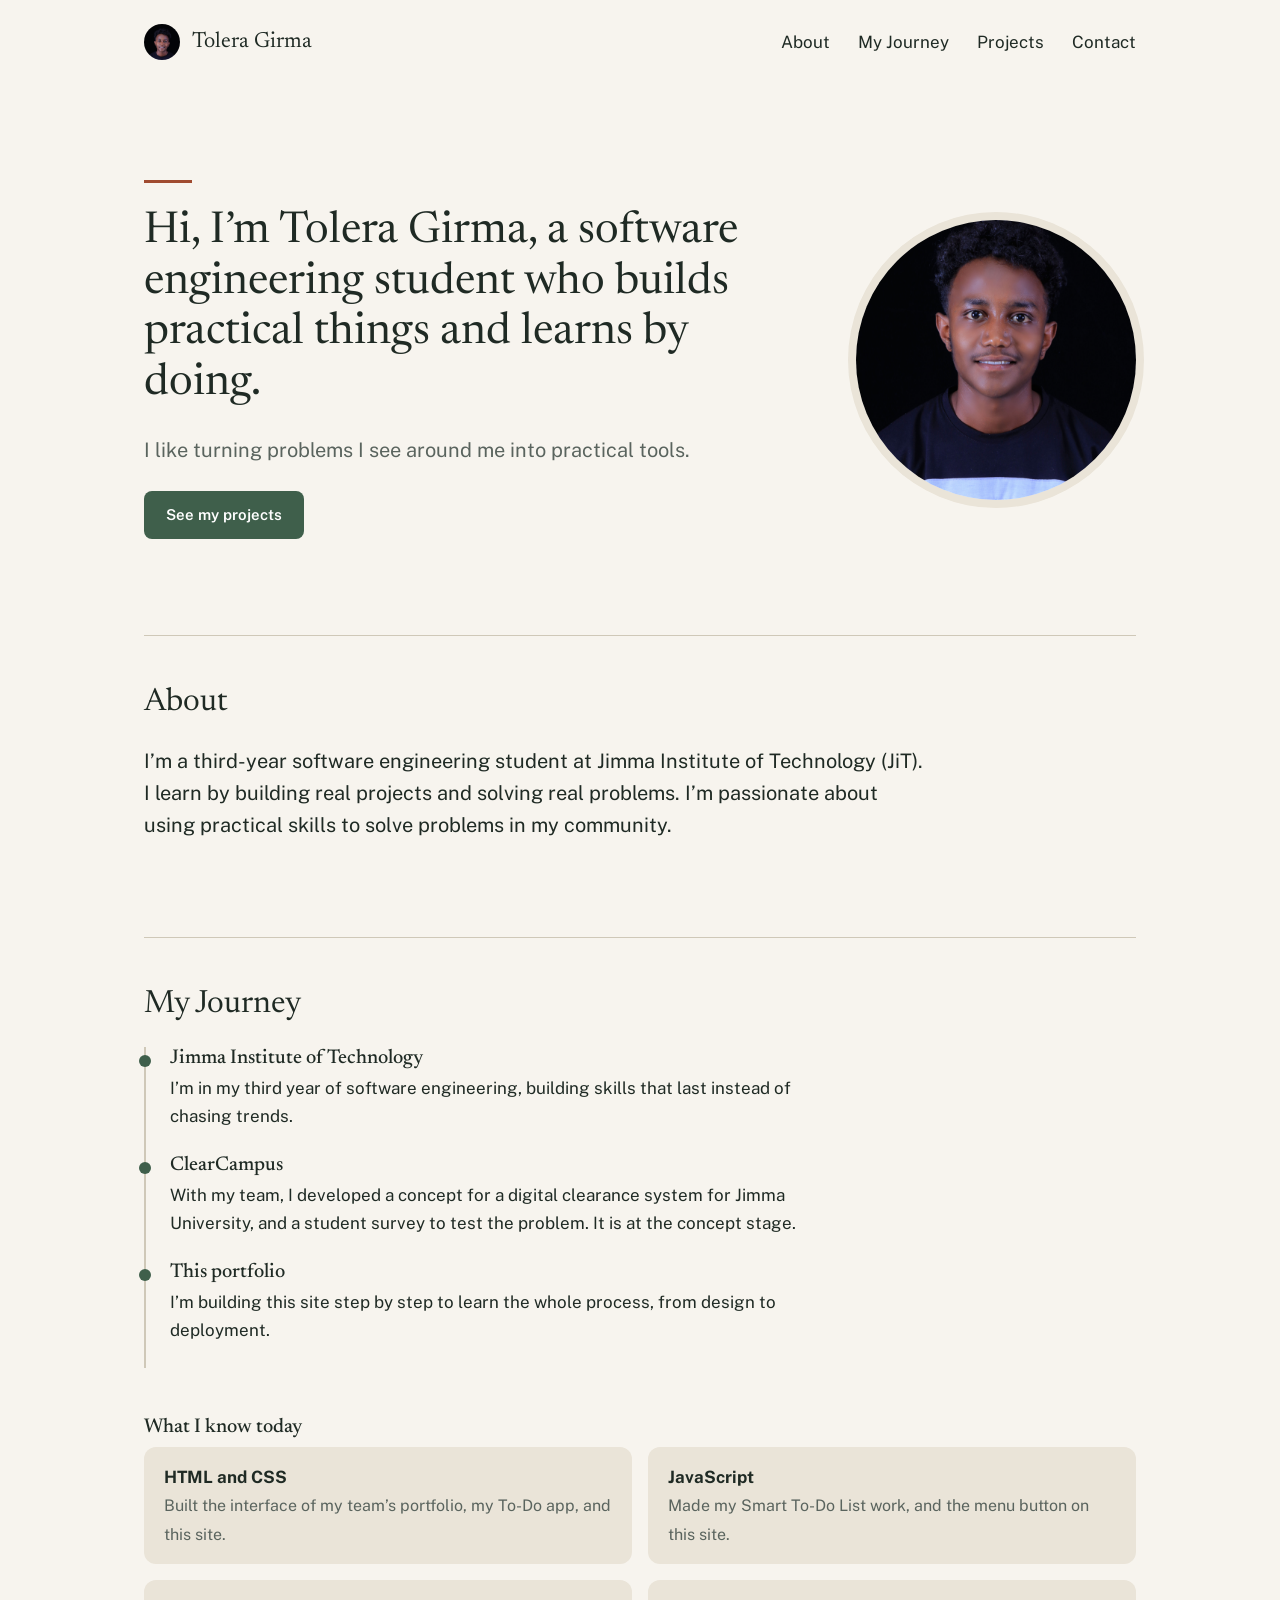
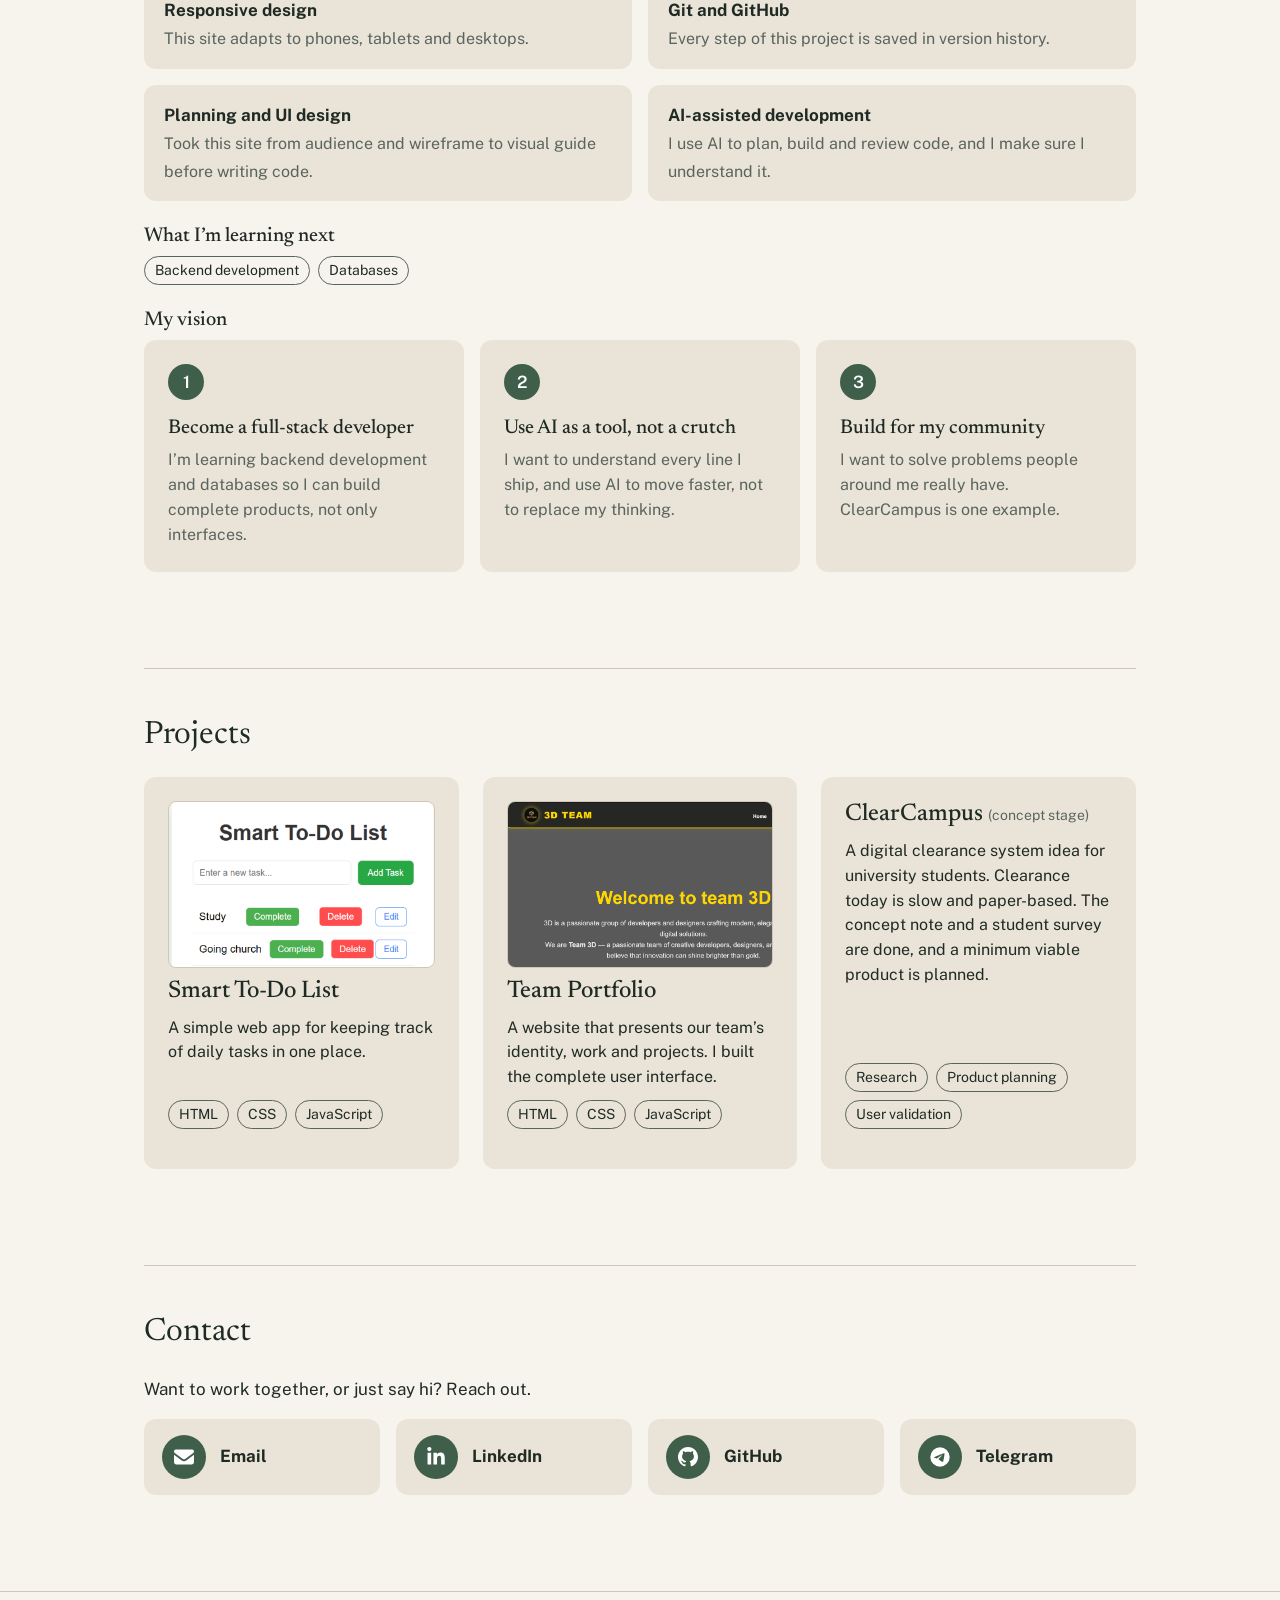
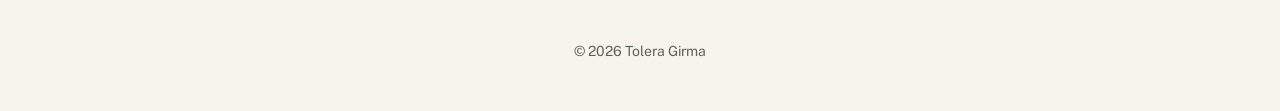
==== index.html @ da3bcb48 "Add small profile photo beside name in header" ====
<!DOCTYPE html>
<html lang="en">
<head>
  <meta charset="UTF-8">
  <meta name="viewport" content="width=device-width, initial-scale=1">
  <meta name="description" content="Tolera Girma, a software engineering student who builds practical things and learns by doing.">
  <title>Tolera Girma – Software Engineering Student</title>
  <link rel="icon" href="images/tolera.JPG">
  <link rel="preconnect" href="https://fonts.googleapis.com">
  <link rel="preconnect" href="https://fonts.gstatic.com" crossorigin>
  <link rel="stylesheet" href="https://fonts.googleapis.com/css2?family=Newsreader:wght@400;500&family=Public+Sans:wght@400;600&display=swap">
  <link rel="stylesheet" href="style.css">
</head>
<body>

  <!-- 1. Navigation bar -->
  <header class="site-header">
    <a class="site-name" href="#top">
  <img class="site-photo" src="images/tolera.JPG" alt="" width="36" height="36">
  <span>Tolera Girma</span>
</a>
    <button class="menu-toggle" type="button" aria-expanded="false" aria-controls="main-nav" aria-label="Menu">
  <svg viewBox="0 0 24 24" aria-hidden="true" focusable="false">
    <path d="M4 6h16M4 12h16M4 18h16"/>
  </svg>
</button>
<nav id="main-nav" aria-label="Main">
      <ul>
        <li><a href="#about">About</a></li>
        <li><a href="#journey">My Journey</a></li>
        <li><a href="#projects">Projects</a></li>
        <li><a href="#contact">Contact</a></li>
      </ul>
    </nav>
  </header>

  <main id="top">

    <!-- 2. Hero: the 10-second message -->
    <section class="hero" aria-labelledby="hero-title">
      <div class="hero-text">
        <h1 id="hero-title">Hi, I’m Tolera Girma, a software engineering student who builds practical things and learns by doing.</h1>
        <p>I like turning problems I see around me into practical tools.</p>
        <a class="button" href="#projects">See my projects</a>
      </div>
      <img class="hero-photo" src="images/tolera.JPG" alt="Tolera Girma">
    </section>

    <!-- 3. About -->
    <section id="about" aria-labelledby="about-title">
      <h2 id="about-title">About</h2>
      <p>I’m a third-year software engineering student at Jimma Institute of Technology (JiT). I learn by building real projects and solving real problems. I’m passionate about using practical skills to solve problems in my community.</p>
    </section>

    <!-- 4. My Journey (to be written by Tolera) -->
    <section id="journey" aria-labelledby="journey-title">
  <h2 id="journey-title">My Journey</h2>

  <ol class="timeline">
    <li>
      <h3>Jimma Institute of Technology</h3>
      <p>I’m in my third year of software engineering, building skills that last instead of chasing trends.</p>
    </li>
    <li>
      <h3>ClearCampus</h3>
      <p>With my team, I developed a concept for a digital clearance system for Jimma University, and a student survey to test the problem. It is at the concept stage.</p>
    </li>
    <li>
      <h3>This portfolio</h3>
      <p>I’m building this site step by step to learn the whole process, from design to deployment.</p>
    </li>
  </ol>

  <h3 class="subhead">What I know today</h3>
  <ul class="skill-list">
    <li><strong>HTML and CSS</strong><span>Built the interface of my team’s portfolio, my To-Do app, and this site.</span></li>
    <li><strong>JavaScript</strong><span>Made my Smart To-Do List work, and the menu button on this site.</span></li>
    <li><strong>Responsive design</strong><span>This site adapts to phones, tablets and desktops.</span></li>
    <li><strong>Git and GitHub</strong><span>Every step of this project is saved in version history.</span></li>
    <li><strong>Planning and UI design</strong><span>Took this site from audience and wireframe to visual guide before writing code.</span></li>
    <li><strong>AI-assisted development</strong><span>I use AI to plan, build and review code, and I make sure I understand it.</span></li>
  </ul>

  <h3 class="subhead">What I’m learning next</h3>
  <ul class="tags" aria-label="Skills I am learning">
    <li>Backend development</li>
    <li>Databases</li>
  </ul>

  <h3 class="subhead">My vision</h3>
  <ul class="vision-list">
  <li class="vision-card">
    <span class="vision-number" aria-hidden="true">1</span>
    <h4>Become a full-stack developer</h4>
    <p>I’m learning backend development and databases so I can build complete products, not only interfaces.</p>
  </li>
  <li class="vision-card">
    <span class="vision-number" aria-hidden="true">2</span>
    <h4>Use AI as a tool, not a crutch</h4>
    <p>I want to understand every line I ship, and use AI to move faster, not to replace my thinking.</p>
  </li>
  <li class="vision-card">
    <span class="vision-number" aria-hidden="true">3</span>
    <h4>Build for my community</h4>
    <p>I want to solve problems people around me really have. ClearCampus is one example.</p>
  </li>
</ul>

    <!-- 5. Projects -->
    <section id="projects" aria-labelledby="projects-title">
      <h2 id="projects-title">Projects</h2>

      <article class="project-card">
        <img class="project-shot" src="images/smart to do.png" alt="Screenshot of the Smart To-Do List app showing a list of tasks" width="640" height="400" loading="lazy">
        <h3>Smart To-Do List</h3>
        <p>A simple web app for keeping track of daily tasks in one place.</p>
        <ul class="tags" aria-label="Skills used">
          <li>HTML</li>
          <li>CSS</li>
          <li>JavaScript</li>
        </ul>
        <!-- Project link goes here later -->
      </article>

      <article class="project-card">
        <img class="project-shot" src="images/team.png" alt="Screenshot of the Team Portfolio website homepage" width="640" height="400" loading="lazy">
        <h3>Team Portfolio</h3>
        <p>A website that presents our team’s identity, work and projects. I built the complete user interface.</p>
        <ul class="tags" aria-label="Skills used">
          <li>HTML</li>
          <li>CSS</li>
          <li>JavaScript</li>
        </ul>
        <!-- Project link goes here later -->
      </article>

      <article class="project-card">
        <!-- Visual goes here later -->
        <h3>ClearCampus <span class="status">(concept stage)</span></h3>
        <p>A digital clearance system idea for university students. Clearance today is slow and paper-based. The concept note and a student survey are done, and a minimum viable product is planned.</p>
        <ul class="tags" aria-label="Skills used">
          <li>Research</li>
          <li>Product planning</li>
          <li>User validation</li>
        </ul>
      </article>
    </section>

    <!-- 6. Contact -->
    <section id="contact" aria-labelledby="contact-title">
      <h2 id="contact-title">Contact</h2>
      <p>Want to work together, or just say hi? Reach out.</p>
      <ul class="contact-links">
        <li>
          <a class="contact-card" href="mailto:tolergirm@gmail.com">
            <span class="contact-icon"><svg viewBox="0 0 512 512" aria-hidden="true" focusable="false"><path d="M48 64c-26.5 0-48 21.5-48 48 0 15.1 7.1 29.3 19.2 38.4l208 156c17.1 12.8 40.5 12.8 57.6 0l208-156c12.1-9.1 19.2-23.3 19.2-38.4 0-26.5-21.5-48-48-48L48 64zM0 196L0 384c0 35.3 28.7 64 64 64l384 0c35.3 0 64-28.7 64-64l0-188-198.4 148.8c-34.1 25.6-81.1 25.6-115.2 0L0 196z"/></svg></span>
            <span class="contact-text"><strong>Email</strong></span>
          </a>
        </li>
        <li>
          <a class="contact-card" href="https://www.linkedin.com/in/tolera-girma">
            <span class="contact-icon"><svg viewBox="0 0 448 512" aria-hidden="true" focusable="false"><path d="M100.3 448l-92.9 0 0-299.1 92.9 0 0 299.1zM53.8 108.1C24.1 108.1 0 83.5 0 53.8 0 39.5 5.7 25.9 15.8 15.8s23.8-15.8 38-15.8 27.9 5.7 38 15.8 15.8 23.8 15.8 38c0 29.7-24.1 54.3-53.8 54.3zM447.9 448l-92.7 0 0-145.6c0-34.7-.7-79.2-48.3-79.2-48.3 0-55.7 37.7-55.7 76.7l0 148.1-92.8 0 0-299.1 89.1 0 0 40.8 1.3 0c12.4-23.5 42.7-48.3 87.9-48.3 94 0 111.3 61.9 111.3 142.3l0 164.3-.1 0z"/></svg></span>
            <span class="contact-text"><strong>LinkedIn</strong></span>
          </a>
        </li>
        <li>
          <a class="contact-card" href="https://github.com/Tolera-G">
            <span class="contact-icon"><svg viewBox="0 0 512 512" aria-hidden="true" focusable="false"><path d="M216.5 362.5c-66-8-112.5-55.5-112.5-117 0-25 9-52 24-70-6.5-16.5-5.5-51.5 2-66 20-2.5 47 8 63 22.5 19-6 39-9 63.5-9s44.5 3 62.5 8.5c15.5-14 43-24.5 63-22 7 13.5 8 48.5 1.5 65.5 16 19 24.5 44.5 24.5 70.5 0 61.5-46.5 108-113.5 116.5 17 11 28.5 35 28.5 62.5l0 52C323 491.5 335.5 500 350.5 494 441 459.5 512 369 512 257 512 115.5 397 0 255.5 0S0 115.5 0 257c0 111 70.5 203 165.5 237.5 13.5 5 26.5-4 26.5-17.5l0-40c-7 3-16 5-24 5-33 0-52.5-18-66.5-51.5-5.5-13.5-11.5-21.5-23-23-6-.5-8-3-8-6 0-6 10-10.5 20-10.5 14.5 0 27 9 40 27.5 10 14.5 20.5 21 33 21s20.5-4.5 32-16c8.5-8.5 15-16 21-21z"/></svg></span>
            <span class="contact-text"><strong>GitHub</strong></span>
          </a>
        </li>
        <li>
          <a class="contact-card" href="https://t.me/kibowreal">
            <span class="contact-icon"><svg viewBox="0 0 512 512" aria-hidden="true" focusable="false"><path d="M256 8a248 248 0 1 0 0 496 248 248 0 1 0 0-496zM371 176.7c-3.7 39.2-19.9 134.4-28.1 178.3-3.5 18.6-10.3 24.8-16.9 25.4-14.4 1.3-25.3-9.5-39.3-18.7-21.8-14.3-34.2-23.2-55.3-37.2-24.5-16.1-8.6-25 5.3-39.5 3.7-3.8 67.1-61.5 68.3-66.7 .2-.7 .3-3.1-1.2-4.4s-3.6-.8-5.1-.5c-2.2 .5-37.1 23.5-104.6 69.1-9.9 6.8-18.9 10.1-26.9 9.9-8.9-.2-25.9-5-38.6-9.1-15.5-5-27.9-7.7-26.8-16.3 .6-4.5 6.7-9 18.4-13.7 72.3-31.5 120.5-52.3 144.6-62.3 68.9-28.6 83.2-33.6 92.5-33.8 2.1 0 6.6 .5 9.6 2.9 2 1.7 3.2 4.1 3.5 6.7 .5 3.2 .6 6.5 .4 9.8z"/></svg></span>
            <span class="contact-text"><strong>Telegram</strong></span>
          </a>
        </li>
      </ul>
      <!-- Icons: Font Awesome Free (CC BY 4.0), fontawesome.com/license/free -->
    </section>

  </main>

  <!-- 7. Footer -->
  <footer class="site-footer">
    <p>© 2026 Tolera Girma</p>
  </footer>

  <script src="main.js"></script>
</body>
</html>
---- style.css ----
/* ==========================================================
   Tolera Girma – Portfolio
   Day 9: desktop layout, typography, colors, spacing, cards
   All values come from the Day 5 visual guide.
   ========================================================== */

/* 1. Design tokens (named values used everywhere below) */
:root {
  --paper: #F7F4EE;   /* page background */
  --sand: #EAE4D8;    /* cards, bands */
  --sand-deep: #E6DFCF; /* hover tint for cards */
  --ink: #1F2A24;     /* headings, main text */
  --stone: #5A645E;   /* secondary text */
  --forest: #3F5F4B;  /* buttons, links */
  --clay: #A04B30;    /* one small highlight per screen */
  --line: #CFC8B8;    /* thin dividers */

  --font-heading: 'Newsreader', Georgia, serif;
  --font-body: 'Public Sans', system-ui, sans-serif;

  --space-1: 8px;
  --space-2: 16px;
  --space-3: 24px;
  --space-6: 48px;
  --space-12: 96px;
  --max-width: 1040px;
}

/* 2. Base */
* { box-sizing: border-box; }

html { scroll-behavior: smooth; }

body {
  margin: 0;
  background: var(--paper);
  color: var(--ink);
  font-family: var(--font-body);
  font-size: 17px;
  line-height: 1.65;
}

h1, h2, h3 {
  font-family: var(--font-heading);
  font-weight: 400;
  line-height: 1.15;
  margin: 0;
}

h1 { font-size: 44px; }
h2 { font-size: 32px; margin-bottom: var(--space-3); }
h3 { font-size: 24px; font-weight: 500; }

p { margin: 0 0 var(--space-2); }

a { color: var(--forest); }

ul { list-style: none; margin: 0; padding: 0; }

/* Keyboard users can always see where they are */
a:focus-visible {
  outline: 3px solid var(--ink);
  outline-offset: 3px;
}

/* 3. Header and navigation */
.site-header {
  max-width: var(--max-width);
  margin: 0 auto;
  padding: var(--space-3);
  display: flex;
  align-items: center;
  justify-content: space-between;
}

.site-name {
  font-family: var(--font-heading);
  font-size: 22px;
  color: var(--ink);
  text-decoration: none;
  display: inline-flex;
  align-items: center;
  gap: 12px;
}

.site-photo {
  flex: none;
  width: 36px;
  height: 36px;
  border-radius: 50%;
  object-fit: cover;
  object-position: center 25%;
}
.site-header nav ul {
  display: flex;
  gap: 28px;
}

.site-header nav a {
  color: var(--ink);
  text-decoration: none;
}

.site-header nav a:hover {
  color: var(--forest);
  text-decoration: underline;
}
.menu-toggle {
  display: none;
}
/* 4. Main content width and section rhythm */
main {
  max-width: var(--max-width);
  margin: 0 auto;
  padding: 0 var(--space-3);
}

main > section {
  padding-top: var(--space-12);
  scroll-margin-top: var(--space-3);
}
/* Section spacing: a clear gap and a thin line before each section */
#about,
#journey,
#projects,
#contact {
  margin-top: var(--space-12);
  padding-top: var(--space-6);
  border-top: 1px solid var(--line);
}
/* 5. Hero */
.hero {
  display: flex;
  align-items: center;
  justify-content: space-between;
  gap: var(--space-6);
}
.hero-text { flex: 1; }
.hero-photo {
  flex: none;
  width: 280px;
  aspect-ratio: 1 / 1;
  height: auto;
  object-fit: cover;
  border-radius: 50%;
  box-shadow: 0 0 0 8px var(--sand);
}
.hero h1 {
  max-width: 760px;
  margin-bottom: var(--space-3);
}

/* The one small clay highlight */
.hero-text::before {
  content: "";
  display: block;
  width: 48px;
  height: 3px;
  background: var(--clay);
  margin-bottom: var(--space-3);
}

.hero p {
  font-size: 20px;
  color: var(--stone);
  margin-bottom: var(--space-3);
}

/* 6. Buttons (hero and contact) */
.button {
  display: inline-block;
  background: var(--forest);
  color: #fff;
  padding: 12px 22px;
  border-radius: 8px;
  font-weight: 600;
  font-size: 15px;
  text-decoration: none;
}

.button:hover { background: var(--ink); }

/* 7. About */
#about p {
  max-width: 65ch;
  font-size: 20px;
  line-height: 1.6;
  font-weight: 400;
  color: var(--ink);
}
/* 7b. My Journey: timeline, skills and vision */
.timeline {
  list-style: none;
  margin: 0 0 var(--space-6);
  padding: 0;
  border-left: 2px solid var(--line);
}

.timeline li {
  position: relative;
  padding: 0 0 var(--space-3) var(--space-3);
}

/* The small green dot on the line */
.timeline li::before {
  content: "";
  position: absolute;
  left: -7px;
  top: 8px;
  width: 12px;
  height: 12px;
  border-radius: 50%;
  background: var(--forest);
}

.timeline h3 { font-size: 20px; margin-bottom: 4px; }
.timeline p { margin: 0; max-width: 640px; }

/* Small headings: "What I know today", "My vision" */
.subhead { font-size: 20px; margin: var(--space-3) 0 var(--space-1); }

/* Skill cards */
.skill-list {
  display: grid;
  grid-template-columns: repeat(2, 1fr);
  gap: var(--space-2);
  margin-bottom: var(--space-2);
}

.skill-list li {
  background: var(--sand);
  border-radius: 12px;
  padding: var(--space-2) 20px;
}

.skill-list strong { display: block; }
.skill-list span { font-size: 16px; color: var(--stone); }

/* "What I'm learning next" pills sit a little apart from the vision */
#journey .tags { margin-bottom: var(--space-2); }

/* Vision */
.vision-list {
  display: grid;
  grid-template-columns: repeat(3, 1fr);
  gap: var(--space-2);
}

.vision-card {
  background: var(--sand);
  border-radius: 12px;
  padding: var(--space-3);
}

/* Green numbered circle, like the contact icons */
.vision-number {
  display: flex;
  align-items: center;
  justify-content: center;
  width: 36px;
  height: 36px;
  margin-bottom: var(--space-2);
  border-radius: 50%;
  background: var(--forest);
  color: #fff;
  font-weight: 600;
}

.vision-card h4 {
  font-family: var(--font-heading);
  font-size: 20px;
  font-weight: 500;
  line-height: 1.2;
  margin: 0 0 var(--space-1);
}

.vision-card p {
  margin: 0;
  font-size: 16px;
  line-height: 1.55;
  color: var(--stone);
}

/* 8. Projects: three cards side by side */
#projects {
  display: grid;
  grid-template-columns: repeat(3, 1fr);
  gap: var(--space-3);
}

/* The section heading spans all three columns */
#projects h2 { grid-column: 1 / -1; margin-bottom: 0; }

.project-card {
  background: var(--sand);
  border-radius: 12px;
  padding: var(--space-3);
  display: flex;
  flex-direction: column;
  gap: 10px;
}

.project-card p {
  margin: 0;
  font-size: 16px;
  line-height: 1.55;
}

.status {
  font-family: var(--font-body);
  font-size: 14px;
  font-weight: 400;
  color: var(--stone);
}

.project-shot {
  width: 100%;
  height: auto;
  aspect-ratio: 16 / 10;
  object-fit: cover;
  object-position: left top;
  border-radius: 8px;
  border: 1px solid var(--line);
}

.tags {
  display: flex;
  flex-wrap: wrap;
  gap: var(--space-1);
  margin-top: auto;
}

.tags li {
  border: 1px solid var(--stone);
  border-radius: 20px;
  padding: 3px 10px;
  font-size: 14px;
  line-height: 1.5;
}

/* 9. Contact: four icon cards in a responsive grid */
.contact-links {
  display: grid;
  grid-template-columns: repeat(4, 1fr);
  gap: var(--space-2);
}

.contact-card {
  display: flex;
  align-items: center;
  gap: 14px;
  height: 100%;
  padding: var(--space-2) 18px;
  background: var(--sand);
  border-radius: 12px;
  color: var(--ink);
  text-decoration: none;
  transition: background 0.15s ease, color 0.15s ease;
}

.contact-icon {
  flex: none;
  width: 44px;
  height: 44px;
  border-radius: 50%;
  background: var(--forest);
  display: flex;
  align-items: center;
  justify-content: center;
  transition: background 0.15s ease;
}

.contact-icon svg {
  width: 20px;
  height: 20px;
  fill: #fff;
  transition: fill 0.15s ease;
}

.contact-text {
  display: flex;
  flex-direction: column;
  min-width: 0;
  line-height: 1.35;
}


.contact-card:hover { background: var(--forest); color: #fff; }
.contact-card:hover .contact-icon { background: #fff; }
.contact-card:hover .contact-icon svg { fill: var(--forest); }

/* 10. Footer */
.site-footer {
  margin-top: var(--space-12);
  padding: var(--space-6) var(--space-3);
  border-top: 1px solid var(--line);
  text-align: center;
  color: var(--stone);
  font-size: 14px;
}

.site-footer p { margin: 0; }

/* ==========================================================
   11. Responsive layout (Day 10)
   Rules inside @media only apply when the screen is at most
   that wide. They come last so they override the desktop rules.
   ========================================================== */

/* Tablet: up to 900 px wide */
@media (max-width: 900px) {
  h1 { font-size: 38px; }
  .hero {
    flex-direction: column;
    align-items: flex-start;
  }
    .hero-photo {
    width: min(100%, 280px);
  }

  main > section { padding-top: 72px; }
    #about,
  #journey,
  #projects,
  #contact { margin-top: 72px; }

  /* Two cards per row; the third card takes the full width */
  #projects { grid-template-columns: repeat(2, 1fr); }
  .project-card:nth-of-type(3) { grid-column: 1 / -1; }

  /* Contact cards: two by two */
  .contact-links { grid-template-columns: repeat(2, 1fr); }
}

/* Phone: up to 600 px wide */
@media (max-width: 600px) {
  body { font-size: 16px; }

  h1 { font-size: 32px; }
  h2 { font-size: 26px; }

  /* Name on top, menu below it */
  .site-header {
    flex-wrap: wrap;
    justify-content: space-between;
    gap: 12px;
    padding: var(--space-2);
    position: relative;
  }

  .site-header nav ul {
        flex-direction: column;
    gap: 0;
  }
    .skill-list { grid-template-columns: 1fr; }
      #about,
  #journey,
  #projects,
  #contact {
    margin-top: 64px;
    padding-top: 32px;
  }

  /* Taller links are easier to tap with a thumb */
      .site-header nav a {
    display: block;
    padding: 10px 14px;
    border-radius: 8px;
  }

  .site-header nav a:hover {
    background: var(--sand);
    text-decoration: none;
  }

    .menu-toggle {
    display: inline-flex;
    align-items: center;
    justify-content: center;
    width: 44px;
    height: 44px;
    padding: 0;
    background: none;
    border: 2px solid var(--ink);
    border-radius: 8px;
    color: var(--ink);
    cursor: pointer;
  }

  .menu-toggle svg {
    width: 22px;
    height: 22px;
    fill: none;
    stroke: currentColor;
    stroke-width: 2;
    stroke-linecap: round;
  }
    .vision-list { grid-template-columns: 1fr; }

      /* The menu becomes a small, see-through dropdown box under the button */
  .site-header nav {
    display: none;
    position: absolute;
    top: 100%;
    right: var(--space-2);
    z-index: 10;
    width: max-content;
    max-width: calc(100vw - 32px);
    padding: 6px;
    background: rgba(247, 244, 238, 0.6);
    -webkit-backdrop-filter: blur(8px);
    backdrop-filter: blur(8px);
    border: 1px solid var(--line);
    border-radius: 12px;
    box-shadow: 0 8px 24px rgba(31, 42, 36, 0.12);
  }
  .site-header nav.open { display: block; }
  main { padding: 0 var(--space-2); }
  main > section { padding-top: 56px; }

  .hero p { font-size: 18px; }

  /* One card per row */
  #projects { grid-template-columns: 1fr; }
  .project-card:nth-of-type(3) { grid-column: auto; }

  /* Contact cards: one per row, full width */
  .contact-links { grid-template-columns: 1fr; }

  .site-footer { margin-top: 64px; }
}

/* ==========================================================
   12. Card hover effects
   Only for devices with a real pointer (mouse or trackpad),
   so phones don't get "stuck" hover states.
   ========================================================== */
@media (hover: hover) and (pointer: fine) {

  /* Project cards: a gentle lift */
  .project-card {
        transition: transform 0.2s ease, box-shadow 0.2s ease, background 0.2s ease;
  }

  .project-card:hover,
  .project-card:focus-within {
        transform: translateY(-4px);
    box-shadow: 0 10px 24px rgba(31, 42, 36, 0.12);
        background: #DFE7DA;
  }

  /* Skill and vision cards: a soft tint, no movement */
  .skill-list li,
  .vision-card {
    transition: background 0.2s ease, box-shadow 0.2s ease;
  }

  .skill-list li:hover,
  .vision-card:hover {
    background: var(--sand-deep);
    box-shadow: inset 0 0 0 1px var(--forest);
  }
}

/* For visitors who asked their device to reduce motion: no lift */
@media (prefers-reduced-motion: reduce) {
  .project-card,
  .project-card:hover,
  .project-card:focus-within {
    transform: none;
    transition: none;
  }
}
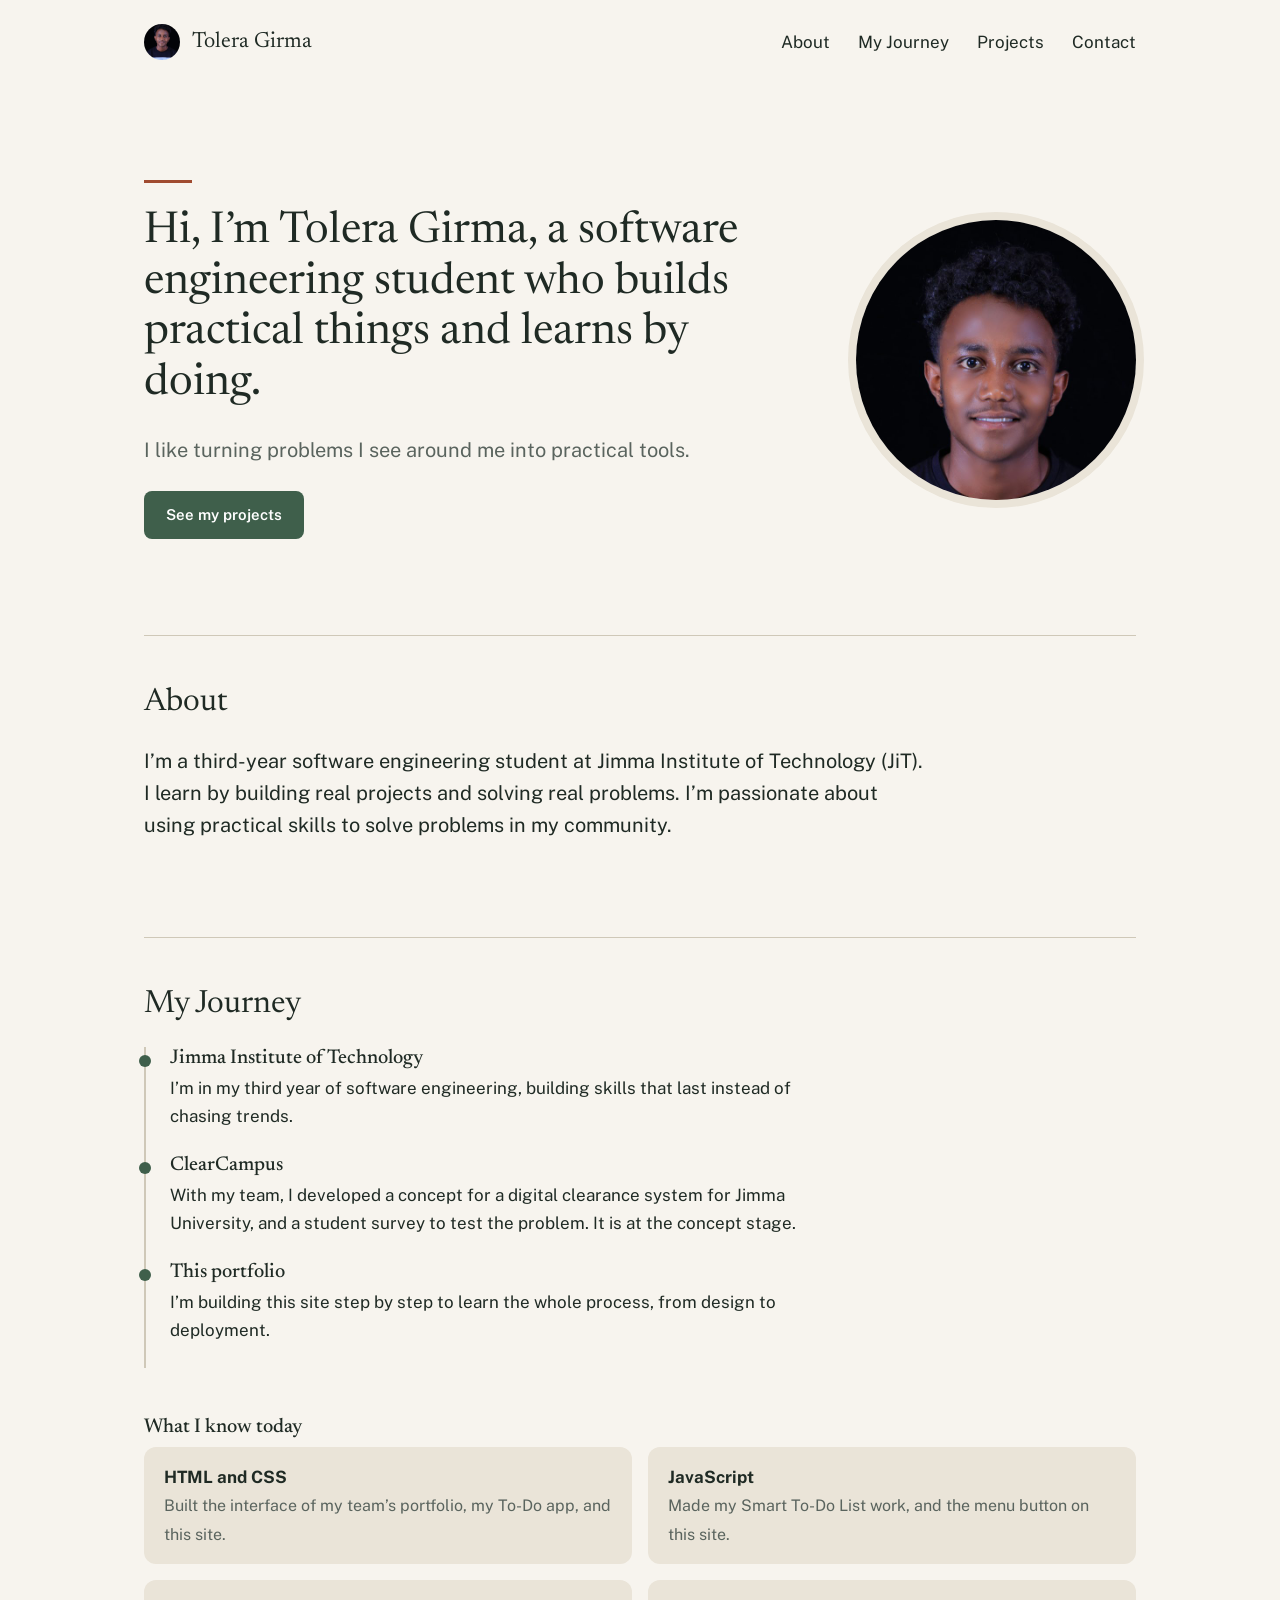
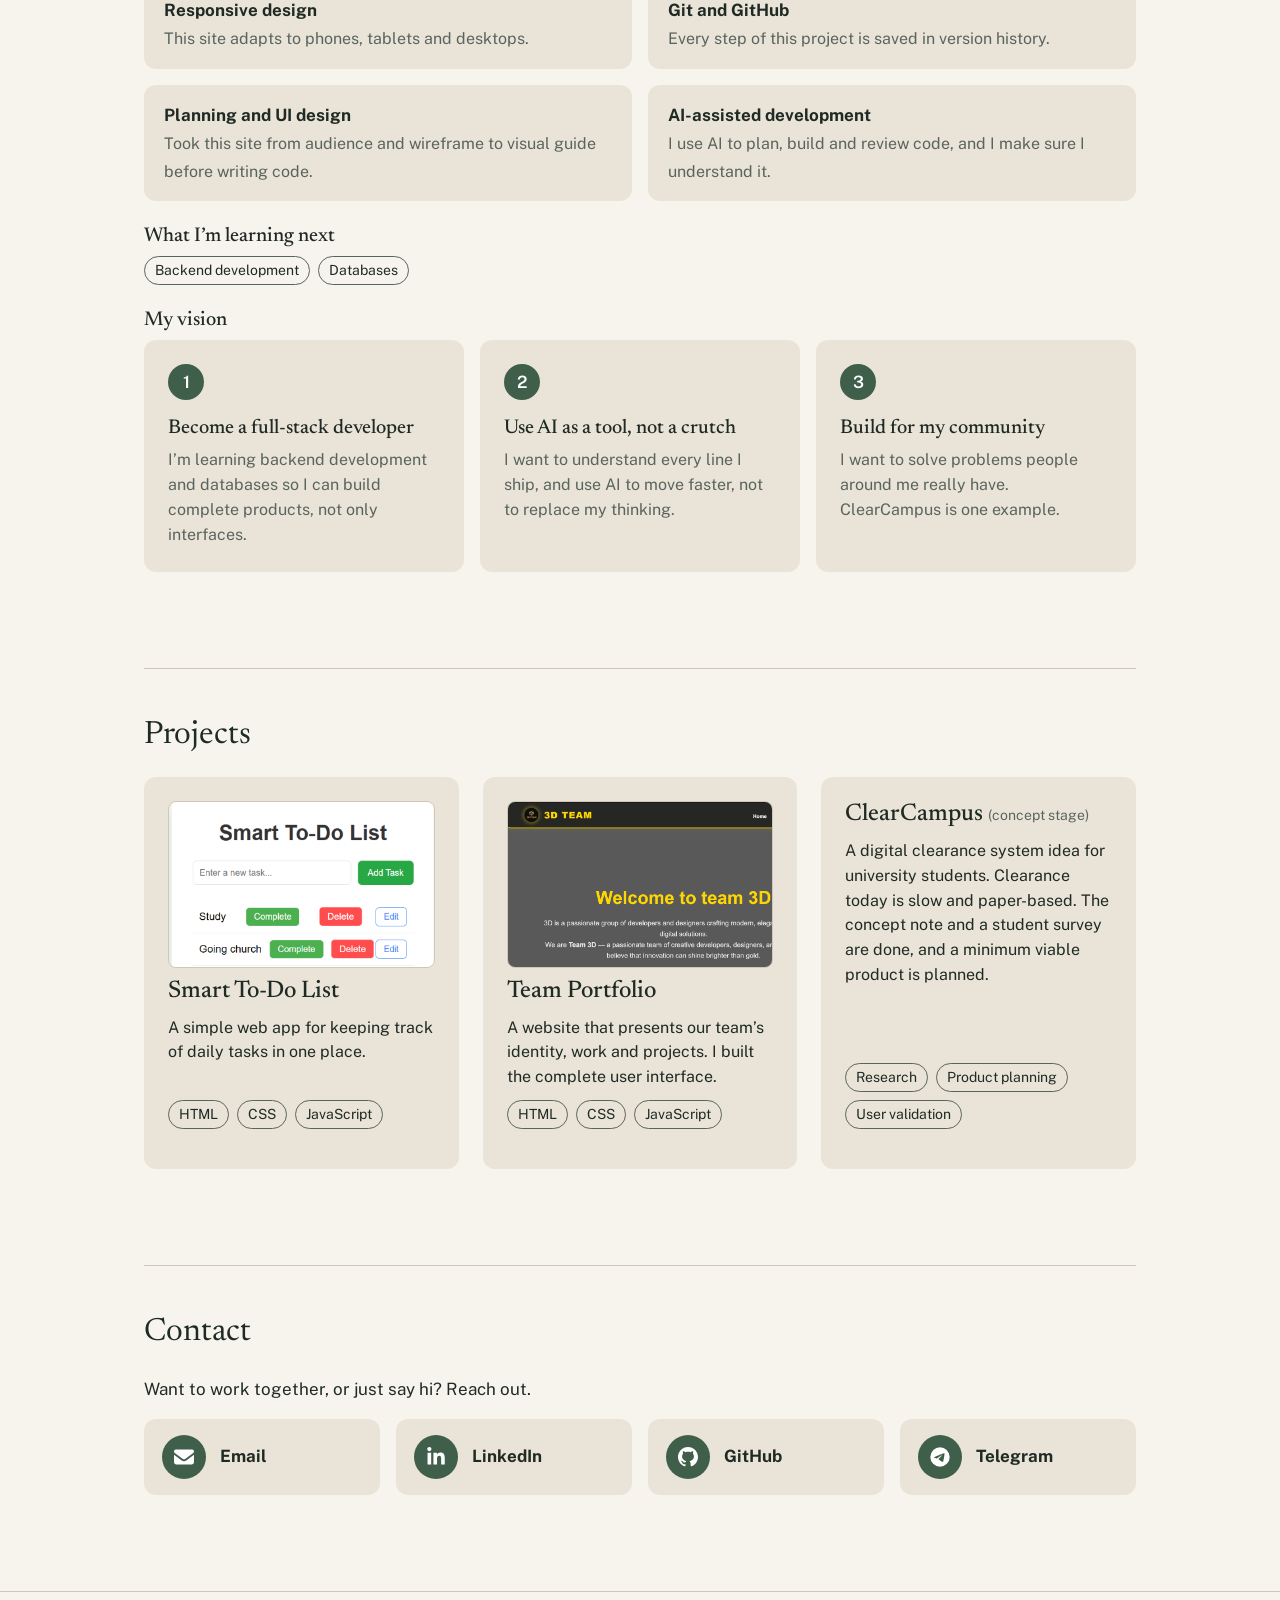
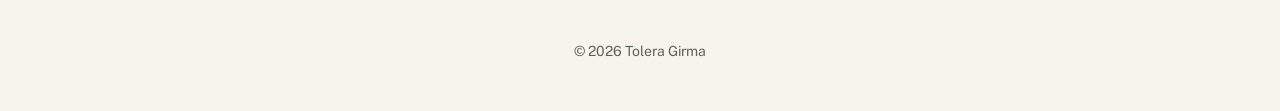
==== commit 857e2eb6: "Use optimized square photos for hero, header and tap icon" ====
--- a/index.html
+++ b/index.html
@@ -4,8 +4,16 @@
   <meta charset="UTF-8">
   <meta name="viewport" content="width=device-width, initial-scale=1">
   <meta name="description" content="Tolera Girma, a software engineering student who builds practical things and learns by doing.">
+    <!-- Link preview (Open Graph and Twitter card) -->
+  <meta property="og:type" content="website">
+  <meta property="og:title" content="Tolera Girma – Software Engineering Student">
+  <meta property="og:description" content="I like turning problems I see around me into practical tools. Projects, skills and my journey as a software engineering student.">
+  <meta property="og:url" content="https://tolera-g.github.io/Tolera-Portifolio">
+  <meta property="og:image" content="https://tolera-g.github.io/Tolera-Portifolio/images/share.png">
+  <meta property="og:image:alt" content="Tolera Girma, software engineering student, with a portrait photo">
+  <meta name="twitter:card" content="summary_large_image">
   <title>Tolera Girma – Software Engineering Student</title>
-  <link rel="icon" href="images/tolera.JPG">
+  <link rel="icon" href="images/tolera-small.jpg">
   <link rel="preconnect" href="https://fonts.googleapis.com">
   <link rel="preconnect" href="https://fonts.gstatic.com" crossorigin>
   <link rel="stylesheet" href="https://fonts.googleapis.com/css2?family=Newsreader:wght@400;500&family=Public+Sans:wght@400;600&display=swap">
@@ -43,7 +51,7 @@
         <p>I like turning problems I see around me into practical tools.</p>
         <a class="button" href="#projects">See my projects</a>
       </div>
-      <img class="hero-photo" src="images/tolera.JPG" alt="Tolera Girma">
+      <img class="hero-photo" src="images/tolera-hero.jpg" alt="Portrait of Tolera Girma" width="280" height="280">
     </section>
 
     <!-- 3. About -->
--- a/style.css
+++ b/style.css
@@ -1,8 +1,3 @@
-/* ==========================================================
-   Tolera Girma – Portfolio
-   Day 9: desktop layout, typography, colors, spacing, cards
-   All values come from the Day 5 visual guide.
-   ========================================================== */
 
 /* 1. Design tokens (named values used everywhere below) */
 :root {
@@ -89,7 +84,6 @@
   height: 36px;
   border-radius: 50%;
   object-fit: cover;
-  object-position: center 25%;
 }
 .site-header nav ul {
   display: flex;
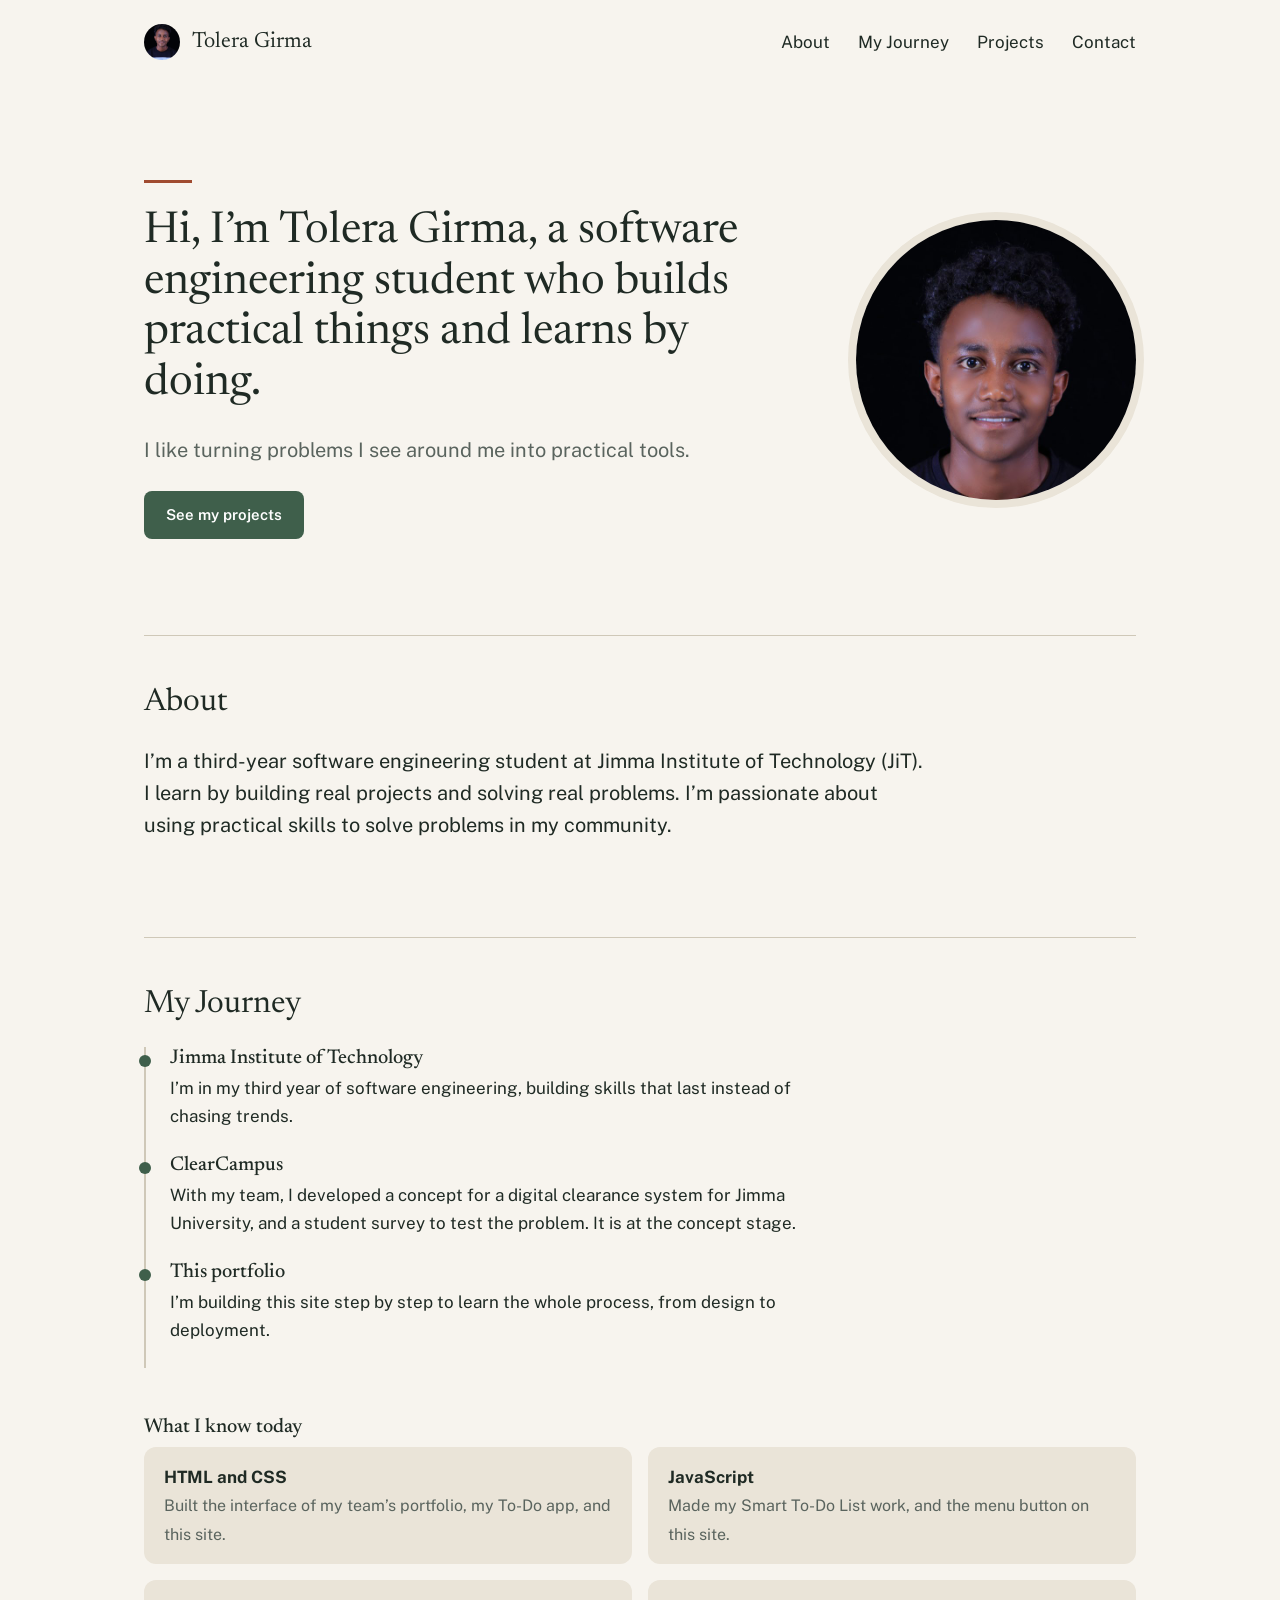
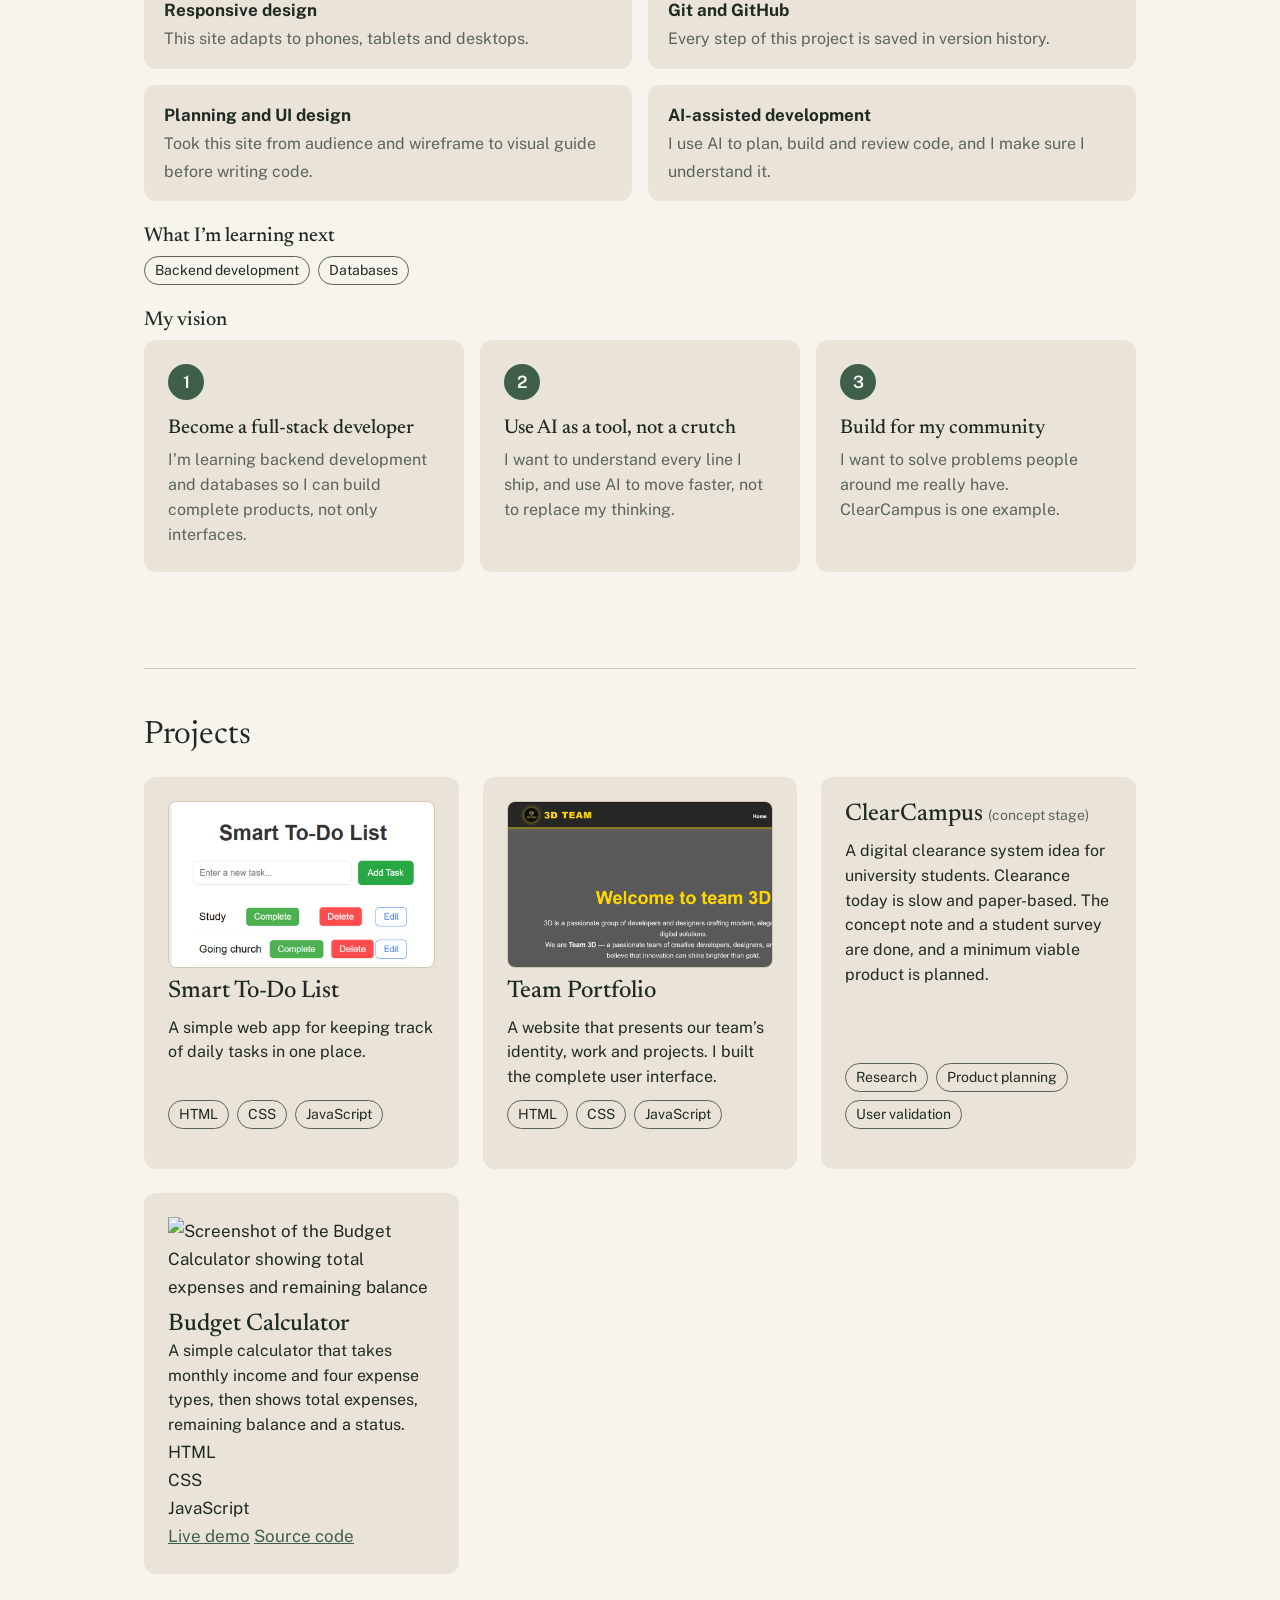
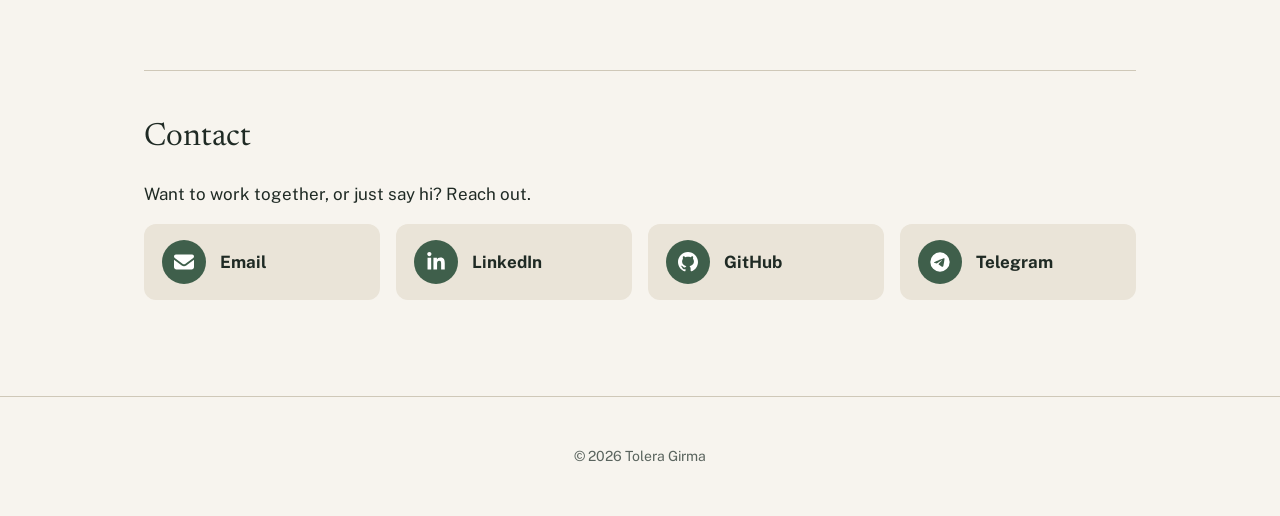
==== commit 17886ccc: "HTML skelaton added for project card" ====
--- a/index.html
+++ b/index.html
@@ -2,7 +2,9 @@
 <html lang="en">
 <head>
   <meta charset="UTF-8">
-  <meta name="viewport" content="width=device-width, initial-scale=1">
+  <meta name="viewport" content="width=device-width, initial-scale=1">  <meta name="color-scheme" content="light dark">
+  <meta name="theme-color" content="#F7F4EE" media="(prefers-color-scheme: light)">
+  <meta name="theme-color" content="#171C19" media="(prefers-color-scheme: dark)">
   <meta name="description" content="Tolera Girma, a software engineering student who builds practical things and learns by doing.">
     <!-- Link preview (Open Graph and Twitter card) -->
   <meta property="og:type" content="website">
@@ -152,6 +154,29 @@
           <li>User validation</li>
         </ul>
       </article>
+      <!-- Budget Calculator -->
+<article class="project-card">
+  <img
+    src="images/budget-calculator.png"
+    alt="Screenshot of the Budget Calculator showing total expenses and remaining balance"
+    loading="lazy">
+  <div class="project-card-body">
+    <h3>Budget Calculator</h3>
+    <p>
+      A simple calculator that takes monthly income and four expense types,
+      then shows total expenses, remaining balance and a status.
+    </p>
+    <ul class="project-tags">
+      <li>HTML</li>
+      <li>CSS</li>
+      <li>JavaScript</li>
+    </ul>
+    <div class="project-links">
+      <a href="https://tolera-g.github.io/BUDGET-CALCULATOR/" target="_blank" rel="noopener">Live demo</a>
+      <a href="https://github.com/Tolera-G/BUDGET-CALCULATOR" target="_blank" rel="noopener">Source code</a>
+    </div>
+  </div>
+</article>
     </section>
 
     <!-- 6. Contact -->
--- a/style.css
+++ b/style.css
@@ -1,6 +1,10 @@
 
 /* 1. Design tokens (named values used everywhere below) */
 :root {
+  --on-forest: #fff;                      /* text and icons on green buttons */
+  --shadow: rgba(31, 42, 36, 0.12);       /* soft shadows */
+  --glass: rgba(247, 244, 238, 0.6);      /* see-through menu background */
+  color-scheme: light dark;
   --paper: #F7F4EE;   /* page background */
   --sand: #EAE4D8;    /* cards, bands */
   --sand-deep: #E6DFCF; /* hover tint for cards */
@@ -9,6 +13,7 @@
   --forest: #3F5F4B;  /* buttons, links */
   --clay: #A04B30;    /* one small highlight per screen */
   --line: #CFC8B8;    /* thin dividers */
+  --card-hover: #DFE7DA;   /* project card hover color */
 
   --font-heading: 'Newsreader', Georgia, serif;
   --font-body: 'Public Sans', system-ui, sans-serif;
@@ -164,7 +169,7 @@
 .button {
   display: inline-block;
   background: var(--forest);
-  color: #fff;
+  color: var(--on-forest);
   padding: 12px 22px;
   border-radius: 8px;
   font-weight: 600;
@@ -367,7 +372,7 @@
 .contact-icon svg {
   width: 20px;
   height: 20px;
-  fill: #fff;
+  fill: var(--on-forest);
   transition: fill 0.15s ease;
 }
 
@@ -378,9 +383,8 @@
   line-height: 1.35;
 }
 
-
-.contact-card:hover { background: var(--forest); color: #fff; }
-.contact-card:hover .contact-icon { background: #fff; }
+.contact-card:hover { background: var(--forest); color: var(--on-forest); }
+.contact-card:hover .contact-icon { background: var(--on-forest); }
 .contact-card:hover .contact-icon svg { fill: var(--forest); }
 
 /* 10. Footer */
@@ -501,7 +505,7 @@
     width: max-content;
     max-width: calc(100vw - 32px);
     padding: 6px;
-    background: rgba(247, 244, 238, 0.6);
+    background: var(--glass);
     -webkit-backdrop-filter: blur(8px);
     backdrop-filter: blur(8px);
     border: 1px solid var(--line);
@@ -540,7 +544,7 @@
   .project-card:focus-within {
         transform: translateY(-4px);
     box-shadow: 0 10px 24px rgba(31, 42, 36, 0.12);
-        background: #DFE7DA;
+    background: var(--card-hover);
   }
 
   /* Skill and vision cards: a soft tint, no movement */
@@ -565,4 +569,24 @@
     transition: none;
   }
 }
- + 
+/* ==========================================================
+   13. Dark theme: follows the visitor's device setting.
+   Same variable names, new values. Nothing else changes.
+   ========================================================== */
+@media (prefers-color-scheme: dark) {
+  :root {
+    --paper: #171C19;
+    --sand: #232B26;
+    --sand-deep: #2B352F;
+    --ink: #EDEAE2;
+    --stone: #A9B2AB;
+    --forest: #8FB59C;
+    --clay: #D07A5A;
+    --line: #36403A;
+    --on-forest: #12201A;
+    --shadow: rgba(0, 0, 0, 0.4);
+    --glass: rgba(23, 28, 25, 0.6);
+   --card-hover: #2C3A31;
+  }
+}
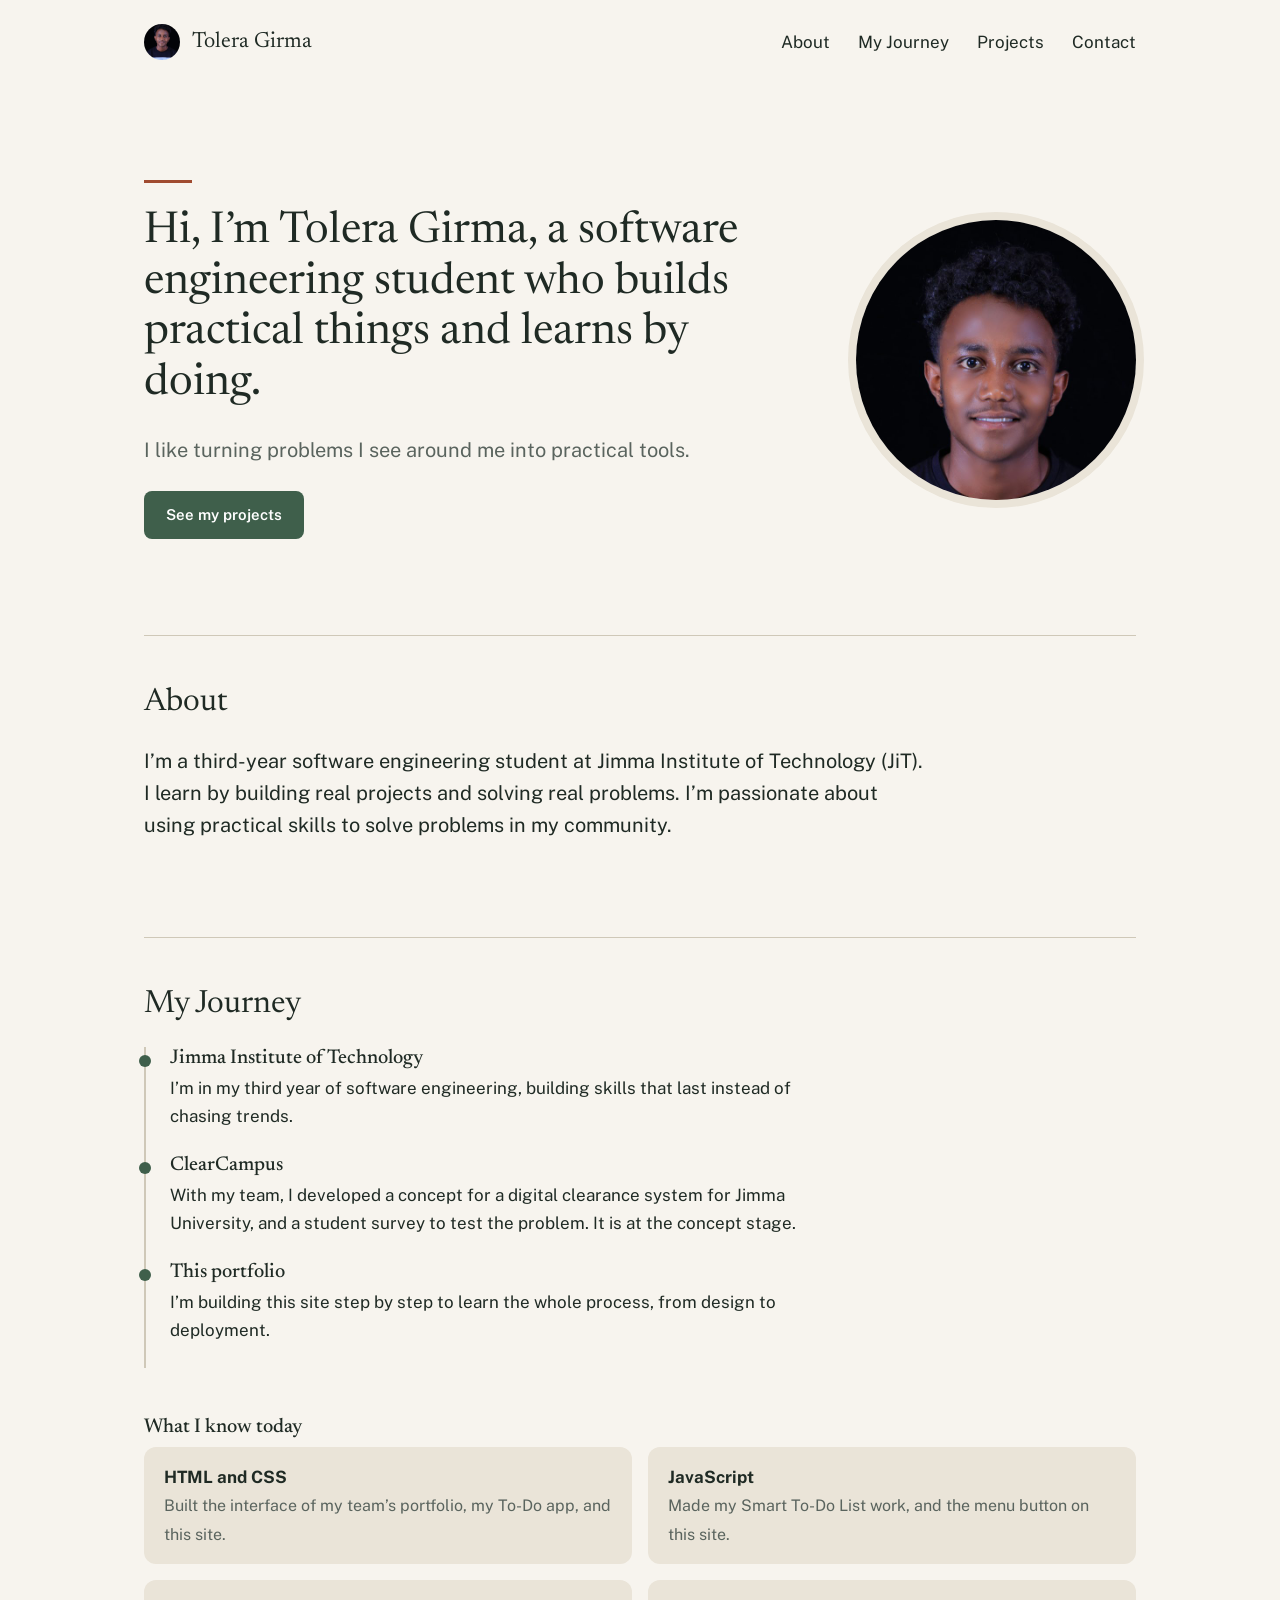
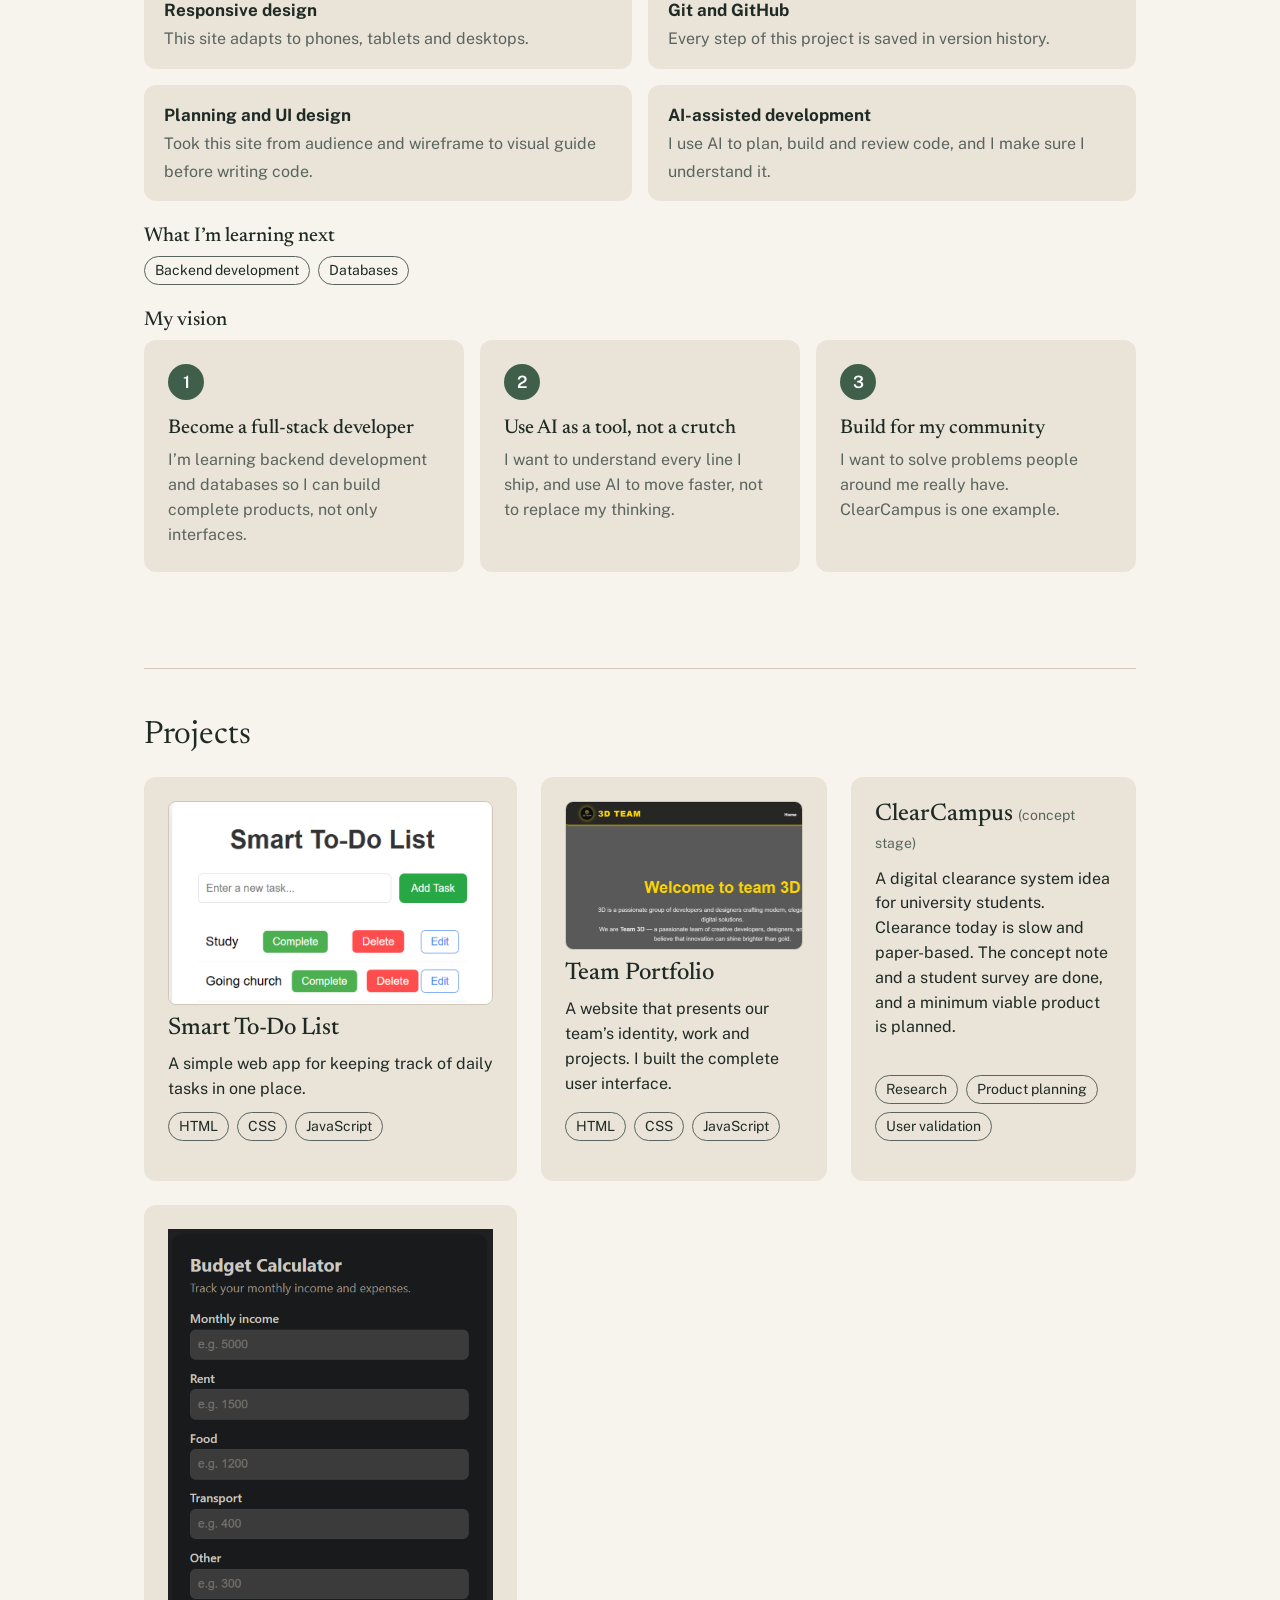
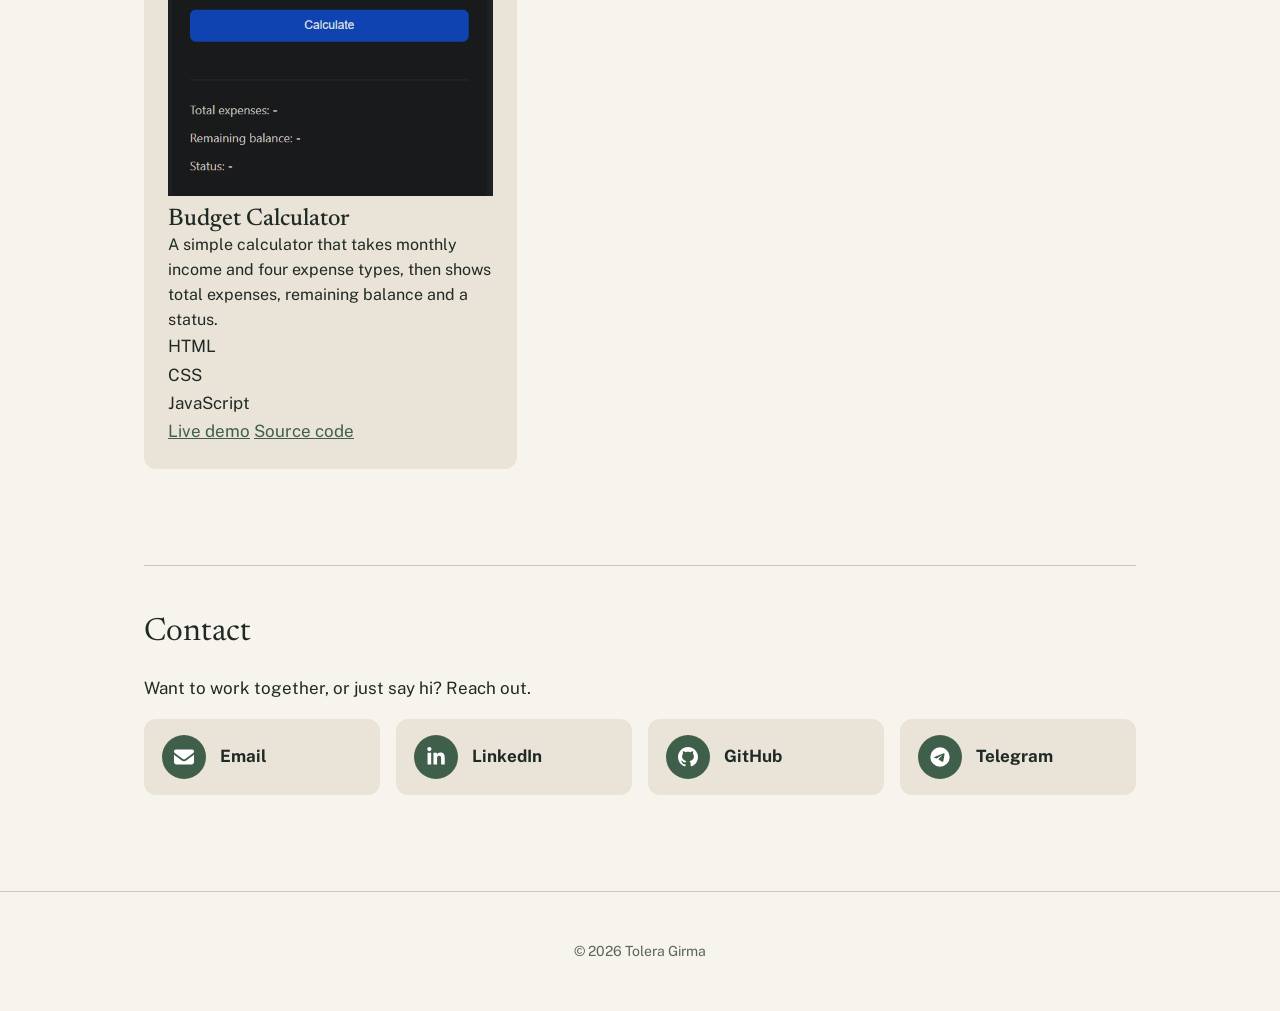
==== commit 9ec9b650: "the project's screenshot added" ====
--- a/index.html
+++ b/index.html
@@ -157,7 +157,7 @@
       <!-- Budget Calculator -->
 <article class="project-card">
   <img
-    src="images/budget-calculator.png"
+    src="images/calculator.png"
     alt="Screenshot of the Budget Calculator showing total expenses and remaining balance"
     loading="lazy">
   <div class="project-card-body">
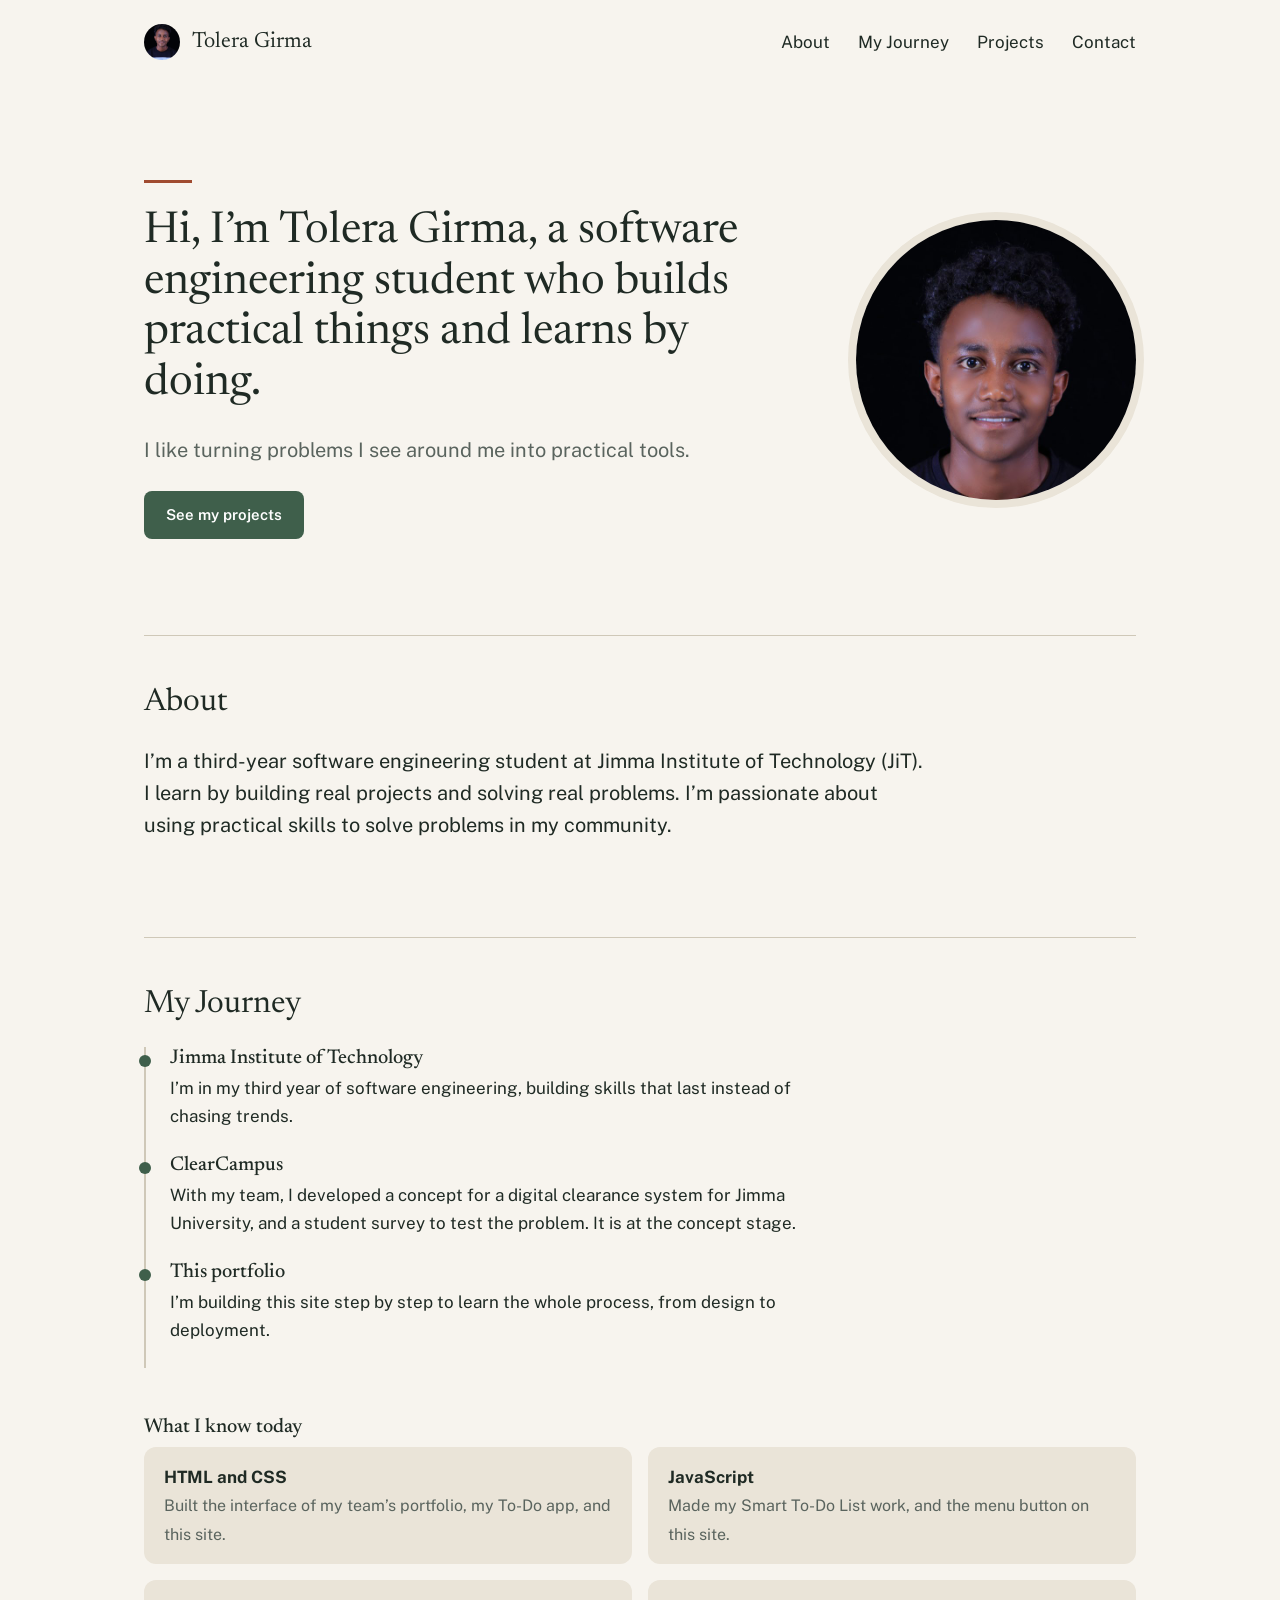
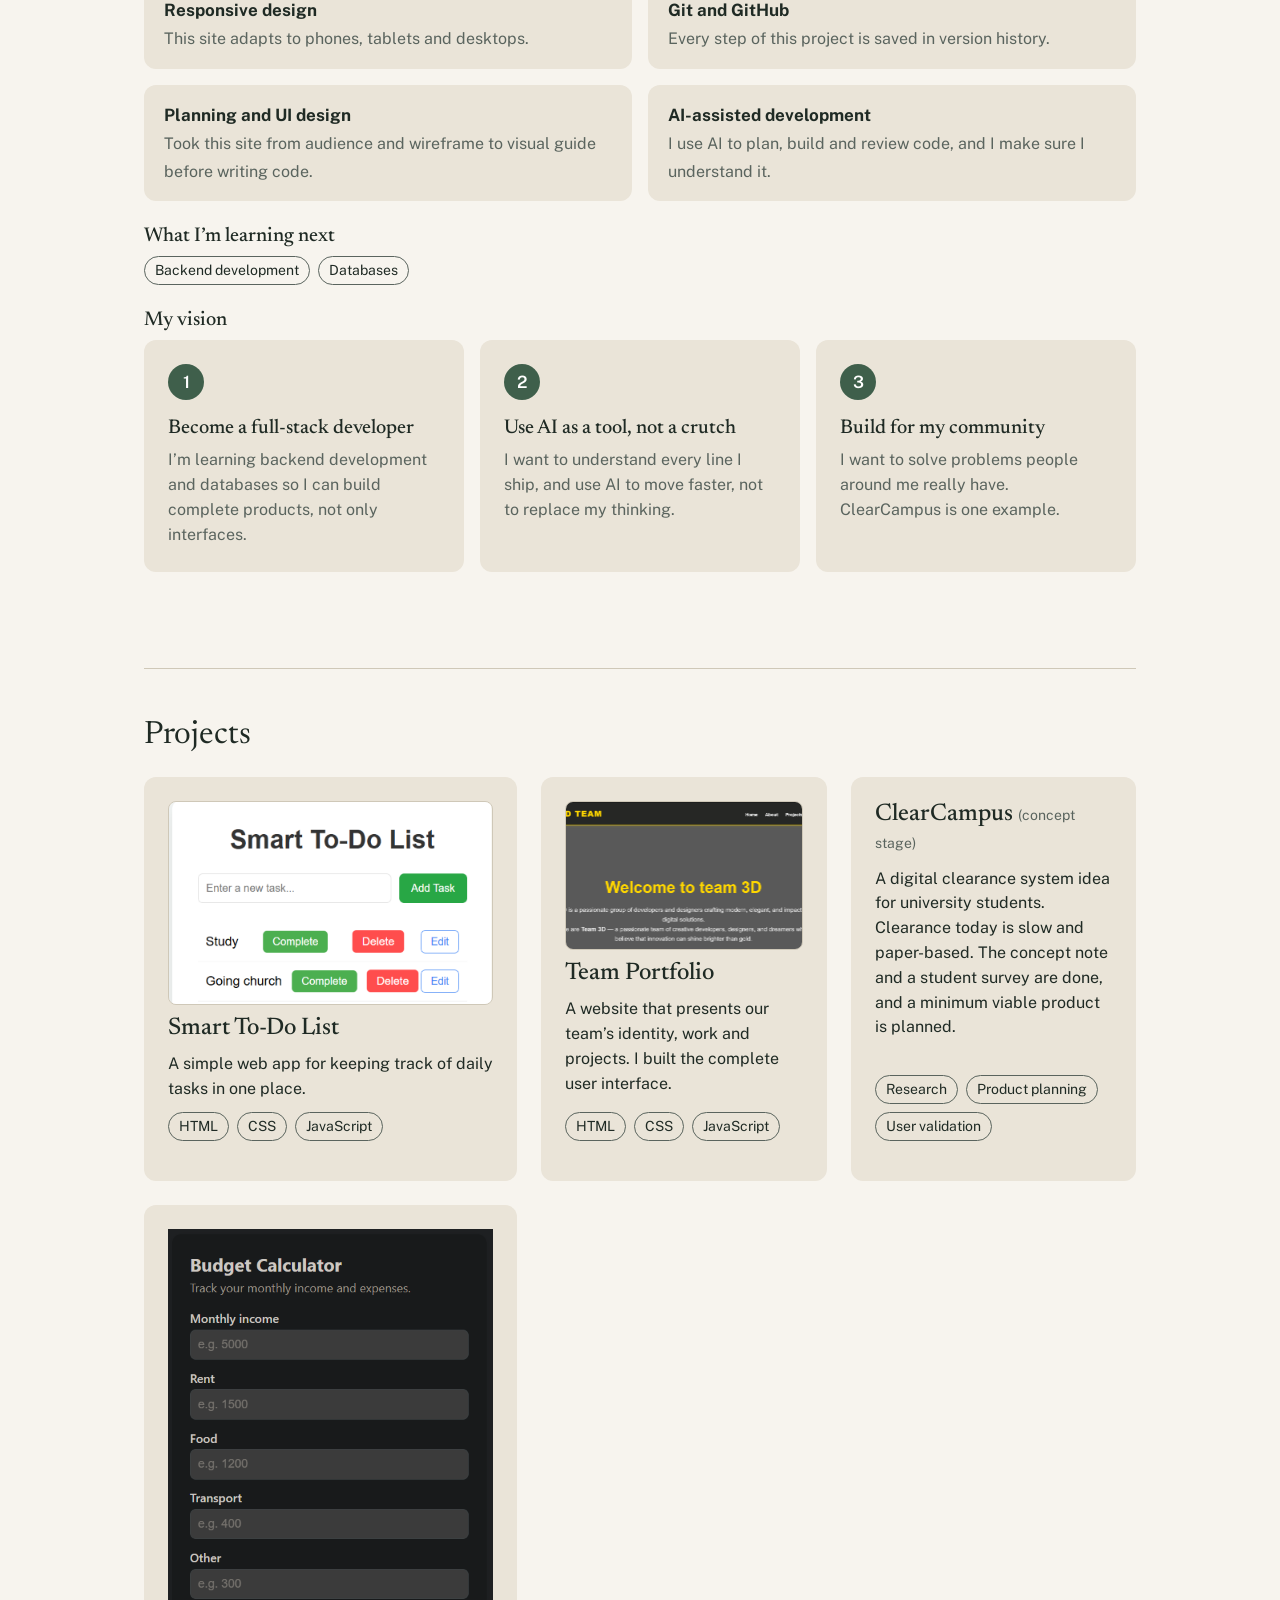
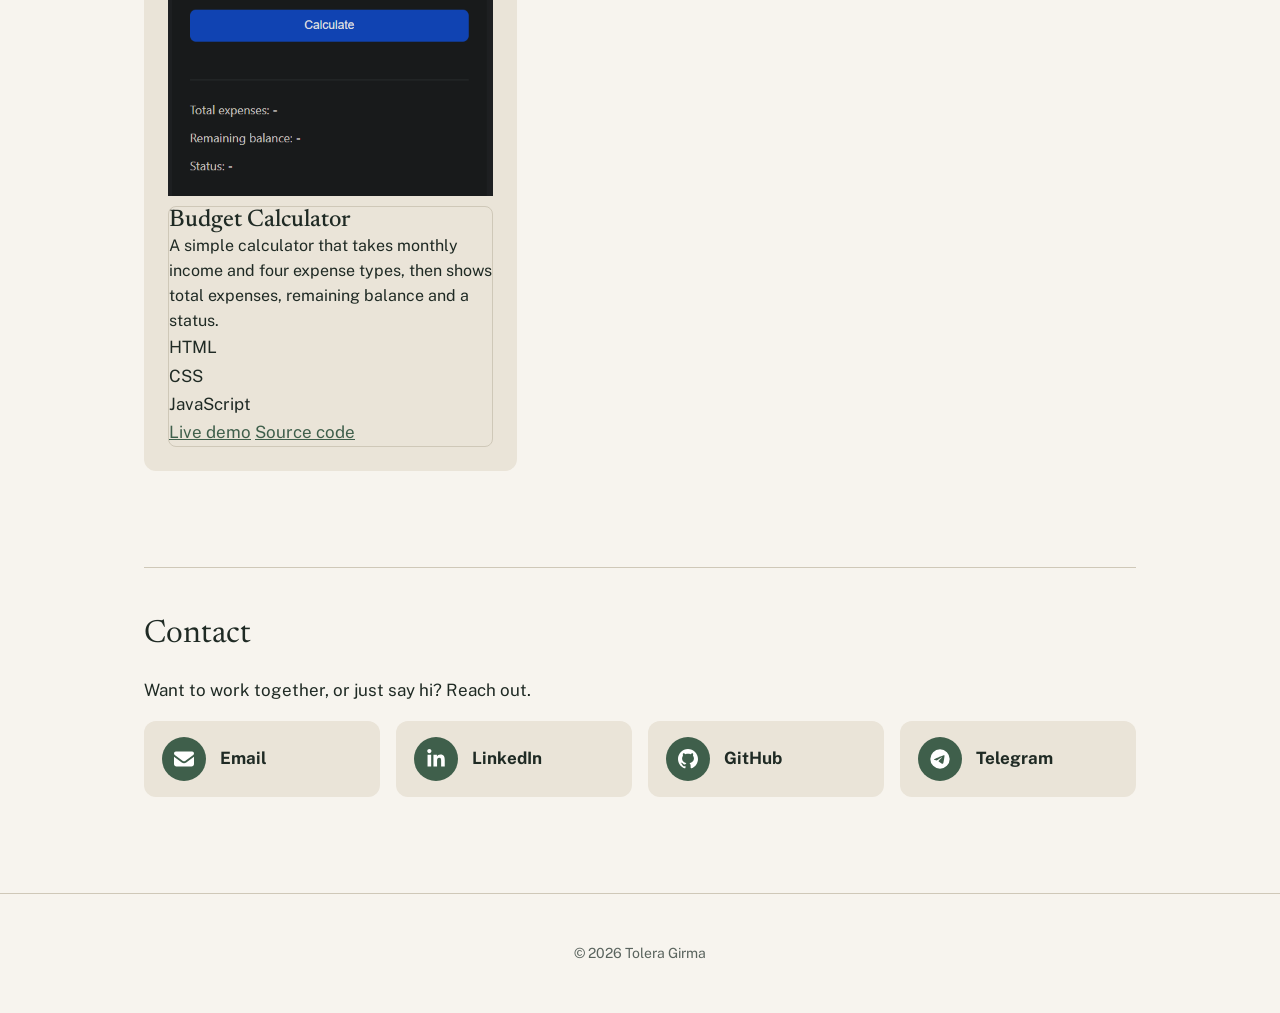
==== commit 6183d9b6: "Fit Budget Calculator screenshot into the shared project image frame" ====
--- a/index.html
+++ b/index.html
@@ -160,7 +160,7 @@
     src="images/calculator.png"
     alt="Screenshot of the Budget Calculator showing total expenses and remaining balance"
     loading="lazy">
-  <div class="project-card-body">
+  <div class="project-shot">
     <h3>Budget Calculator</h3>
     <p>
       A simple calculator that takes monthly income and four expense types,
--- a/style.css
+++ b/style.css
@@ -313,11 +313,12 @@
 }
 
 .project-shot {
+  display: block;
   width: 100%;
   height: auto;
   aspect-ratio: 16 / 10;
   object-fit: cover;
-  object-position: left top;
+  object-position: top;
   border-radius: 8px;
   border: 1px solid var(--line);
 }
